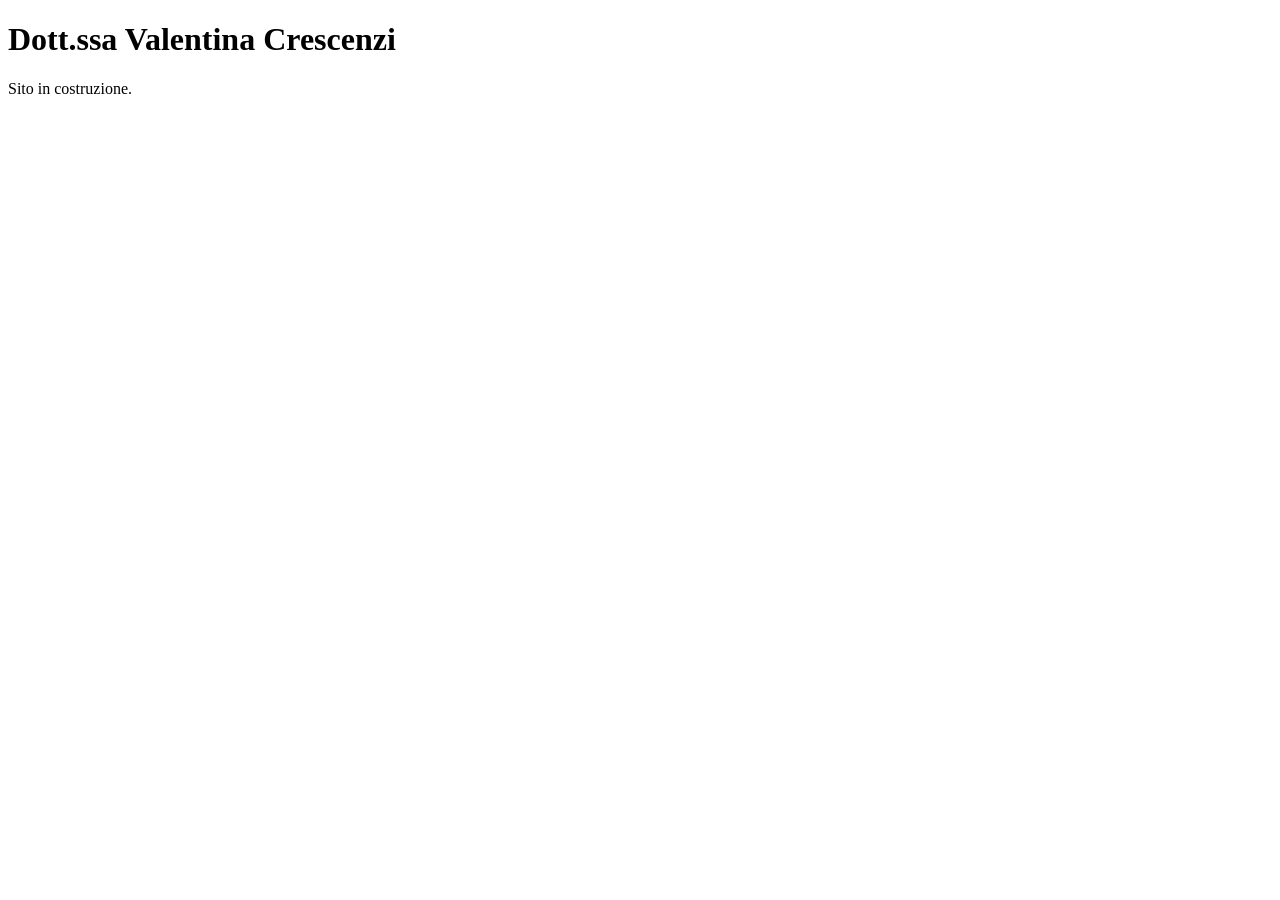
==== index.html @ 0aff5935 "Aggiungi CNAME e pagina segnaposto Co-Authored-By: Claude Sonnet 5.5 <noreply@anthropic.com>" ====
<!doctype html>
<html lang="it">
<head>
  <meta charset="utf-8">
  <meta name="viewport" content="width=device-width, initial-scale=1">
  <title>Dott.ssa Valentina Crescenzi – Medico di Medicina Generale</title>
  <meta name="robots" content="noindex">
</head>
<body>
  <h1>Dott.ssa Valentina Crescenzi</h1>
  <p>Sito in costruzione.</p>
</body>
</html>
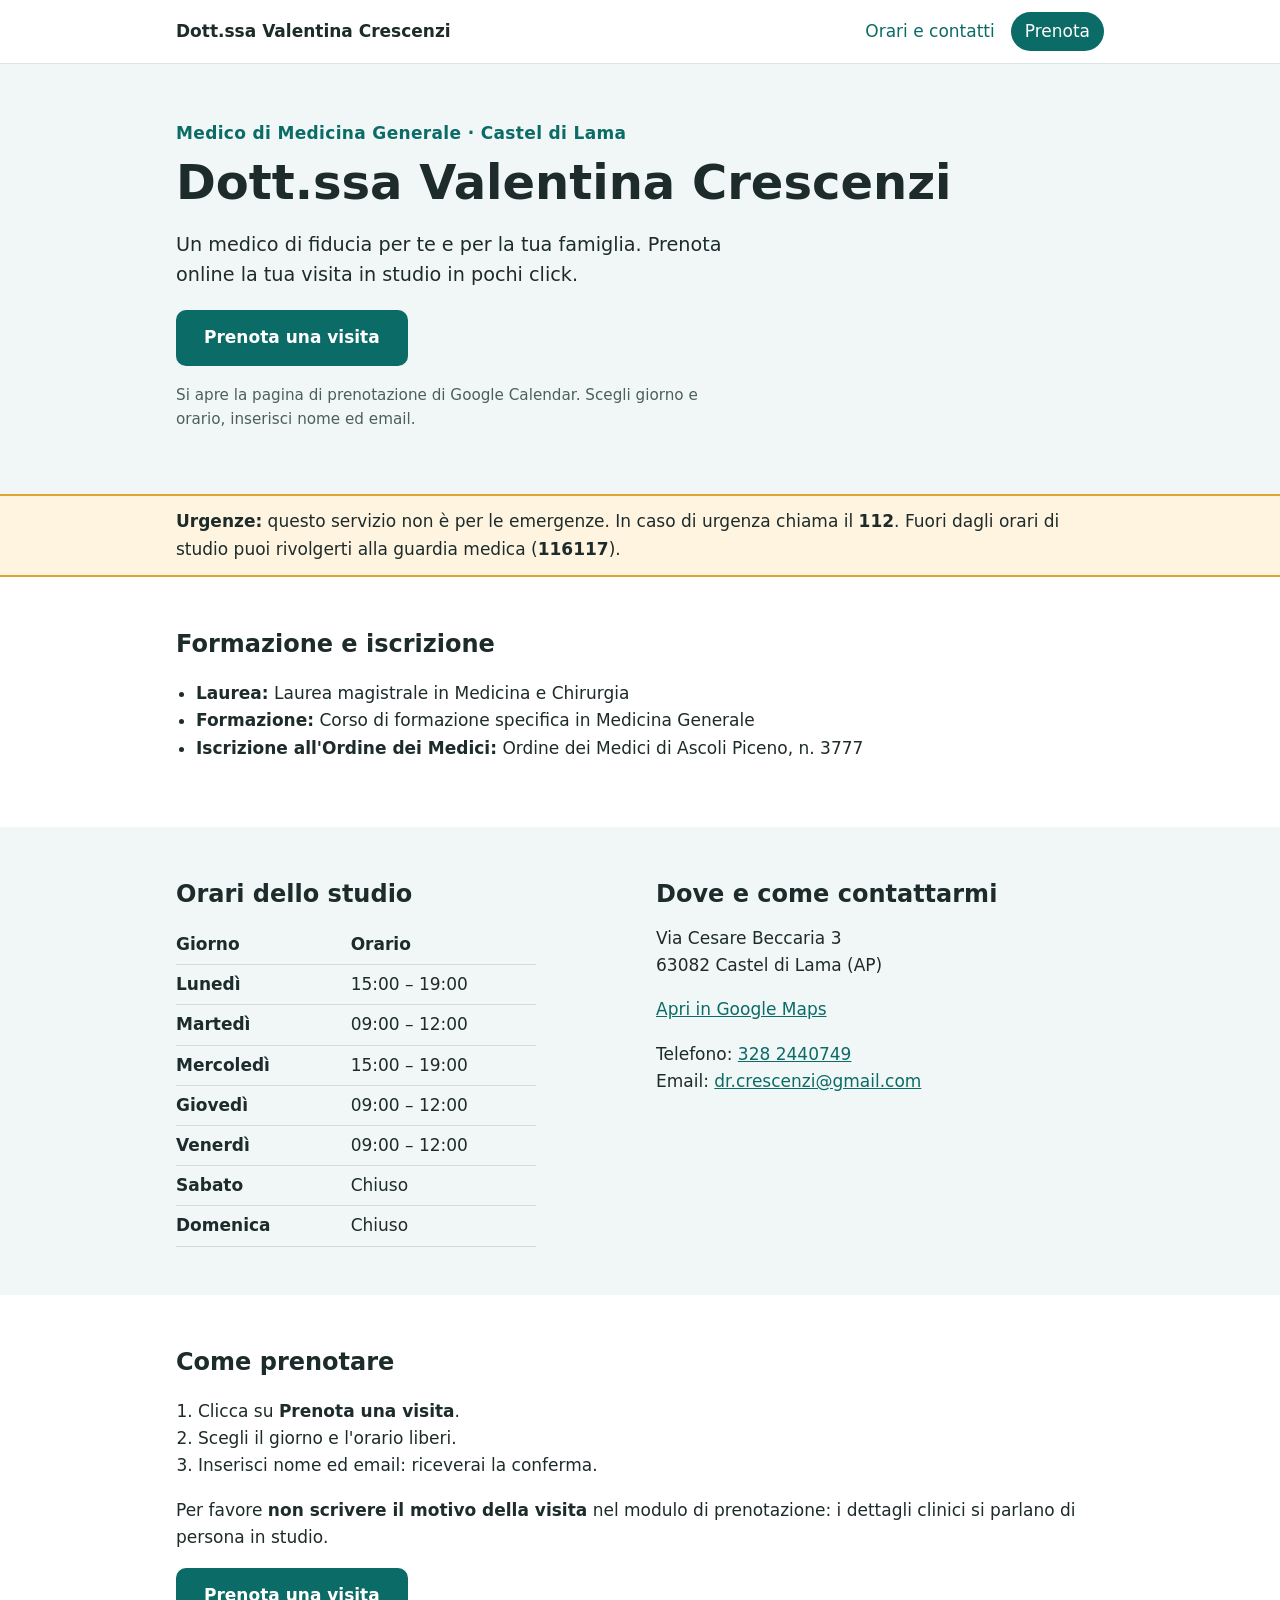
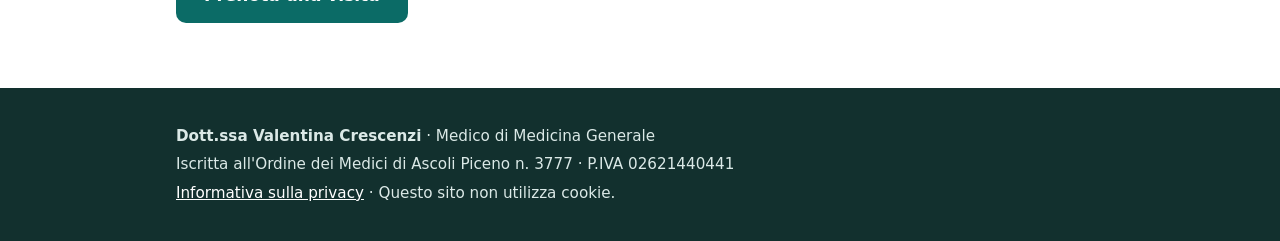
==== commit 835a2797: "Pubblica il sito vero con SEO e informativa privacy Co-Authored-By: Claude Sonnet 5.5 <noreply@anthr" ====
--- a/index.html
+++ b/index.html
@@ -3,11 +3,223 @@
 <head>
   <meta charset="utf-8">
   <meta name="viewport" content="width=device-width, initial-scale=1">
-  <title>Dott.ssa Valentina Crescenzi – Medico di Medicina Generale</title>
-  <meta name="robots" content="noindex">
+  <title>Dott.ssa Valentina Crescenzi – Medico di Medicina Generale a Castel di Lama</title>
+  <meta name="description" content="Studio della dott.ssa Valentina Crescenzi, medico di medicina generale a Castel di Lama (AP). Orari, contatti e prenotazione online delle visite.">
+  <link rel="canonical" href="https://drcrescenzi.it/">
+  <link rel="icon" href="favicon.svg" type="image/svg+xml">
+  <link rel="stylesheet" href="style.css">
+
+  <meta property="og:type" content="website">
+  <meta property="og:locale" content="it_IT">
+  <meta property="og:title" content="Dott.ssa Valentina Crescenzi – Medico di Medicina Generale">
+  <meta property="og:description" content="Medico di medicina generale a Castel di Lama (AP). Prenota una visita online.">
+  <meta property="og:url" content="https://drcrescenzi.it/">
+
+  <!--
+  ╔══════════════════════════════════════════════════════════════════╗
+  ║  DATI MODIFICABILI: studio, contatti e orari                     ║
+  ║  Cambia solo i valori tra virgolette. Il sito si aggiorna da sé: ║
+  ║  indirizzo, mappa, telefono, email, tabella orari e dati per     ║
+  ║  Google (schema.org).                                            ║
+  ║                                                                  ║
+  ║  ORARI: ogni giorno ha una lista di fasce [apertura, chiusura].  ║
+  ║    - una fascia:    fasce: [["09:00", "12:00"]]                  ║
+  ║    - due fasce:     fasce: [["09:00", "12:00"], ["15:00", "19:00"]] ║
+  ║    - giorno chiuso: fasce: []                                    ║
+  ║                                                                  ║
+  ║  Se cambi la città, aggiorna a mano anche <title> e le           ║
+  ║  <meta description> qui sopra, che sono scritti nel testo.       ║
+  ╚══════════════════════════════════════════════════════════════════╝
+  -->
+  <script>
+    var STUDIO = {
+      via: "Via Cesare Beccaria 3",
+      cap: "63082",
+      citta: "Castel di Lama",
+      provincia: "AP",
+      telefono: "328 2440749",
+      email: "dr.crescenzi@gmail.com"
+    };
+
+    var ORARI = [
+      { giorno: "Lunedì",    en: "Monday",    fasce: [["15:00", "19:00"]] },
+      { giorno: "Martedì",   en: "Tuesday",   fasce: [["09:00", "12:00"]] },
+      { giorno: "Mercoledì", en: "Wednesday", fasce: [["15:00", "19:00"]] },
+      { giorno: "Giovedì",   en: "Thursday",  fasce: [["09:00", "12:00"]] },
+      { giorno: "Venerdì",   en: "Friday",    fasce: [["09:00", "12:00"]] },
+      { giorno: "Sabato",    en: "Saturday",  fasce: [] },
+      { giorno: "Domenica",  en: "Sunday",    fasce: [] }
+    ];
+  </script>
 </head>
 <body>
-  <h1>Dott.ssa Valentina Crescenzi</h1>
-  <p>Sito in costruzione.</p>
+  <a class="skip" href="#contenuto">Vai al contenuto</a>
+
+  <header class="site-header">
+    <div class="wrap header-inner">
+      <a class="brand" href="index.html">Dott.ssa Valentina Crescenzi</a>
+      <nav aria-label="Principale">
+        <a href="#orari">Orari e contatti</a>
+        <a href="https://calendar.app.google/C95pxmsngUZskD6g8" class="nav-cta" rel="noopener">Prenota</a>
+      </nav>
+    </div>
+  </header>
+
+  <main id="contenuto">
+    <section class="hero">
+      <div class="wrap">
+        <p class="eyebrow">Medico di Medicina Generale · <span data-studio="citta">Castel di Lama</span></p>
+        <h1>Dott.ssa Valentina Crescenzi</h1>
+        <p class="lead">Un medico di fiducia per te e per la tua famiglia. Prenota online la tua visita in studio in pochi click.</p>
+        <p>
+          <a class="btn" id="prenota" href="https://calendar.app.google/C95pxmsngUZskD6g8" rel="noopener">Prenota una visita</a>
+        </p>
+        <p class="note">Si apre la pagina di prenotazione di Google Calendar. Scegli giorno e orario, inserisci nome ed email.</p>
+      </div>
+    </section>
+
+    <section class="urgent" aria-label="Urgenze">
+      <div class="wrap">
+        <p><strong>Urgenze:</strong> questo servizio non è per le emergenze. In caso di urgenza chiama il <strong>112</strong>. Fuori dagli orari di studio puoi rivolgerti alla guardia medica (<strong>116117</strong>).</p>
+      </div>
+    </section>
+
+    <section class="block" id="chi-sono">
+      <div class="wrap">
+        <h2>Formazione e iscrizione</h2>
+        <ul class="facts">
+          <li><strong>Laurea:</strong> Laurea magistrale in Medicina e Chirurgia</li>
+          <li><strong>Formazione:</strong> Corso di formazione specifica in Medicina Generale</li>
+          <li><strong>Iscrizione all'Ordine dei Medici:</strong> Ordine dei Medici di Ascoli Piceno, n. 3777</li>
+        </ul>
+      </div>
+    </section>
+
+    <section class="block alt" id="orari">
+      <div class="wrap grid">
+        <div>
+          <h2>Orari dello studio</h2>
+          <table class="hours">
+            <thead>
+              <tr><th scope="col">Giorno</th><th scope="col">Orario</th></tr>
+            </thead>
+            <tbody id="tabella-orari"></tbody>
+          </table>
+        </div>
+        <div>
+          <h2>Dove e come contattarmi</h2>
+          <address id="indirizzo"></address>
+          <p><a id="mappa" href="#" rel="noopener">Apri in Google Maps</a></p>
+          <p>Telefono: <a id="telefono" href="#">Chiama lo studio</a><br>
+          Email: <a id="email" href="#">Scrivi una email</a></p>
+        </div>
+      </div>
+      <noscript>
+        <div class="wrap"><p>Per vedere orari e indirizzo dello studio è necessario abilitare JavaScript.</p></div>
+      </noscript>
+    </section>
+
+    <section class="block" id="come-prenotare">
+      <div class="wrap">
+        <h2>Come prenotare</h2>
+        <ol class="steps">
+          <li>Clicca su <strong>Prenota una visita</strong>.</li>
+          <li>Scegli il giorno e l'orario liberi.</li>
+          <li>Inserisci nome ed email: riceverai la conferma.</li>
+        </ol>
+        <p>Per favore <strong>non scrivere il motivo della visita</strong> nel modulo di prenotazione: i dettagli clinici si parlano di persona in studio.</p>
+        <p><a class="btn" href="https://calendar.app.google/C95pxmsngUZskD6g8" rel="noopener">Prenota una visita</a></p>
+      </div>
+    </section>
+  </main>
+
+  <footer class="site-footer">
+    <div class="wrap">
+      <p><strong>Dott.ssa Valentina Crescenzi</strong> · Medico di Medicina Generale</p>
+      <p>Iscritta all'Ordine dei Medici di Ascoli Piceno n. 3777 · P.IVA 02621440441</p>
+      <p><a href="privacy.html">Informativa sulla privacy</a> · Questo sito non utilizza cookie.</p>
+    </div>
+  </footer>
+
+  <script>
+    /* Costruisce indirizzo, orari, contatti e dati strutturati a partire da STUDIO e ORARI. */
+    (function () {
+      var $ = function (id) { return document.getElementById(id); };
+
+      var cittaProv = STUDIO.cap + " " + STUDIO.citta + " (" + STUDIO.provincia + ")";
+      var telPulito = STUDIO.telefono.replace(/\s+/g, "");
+      if (telPulito.charAt(0) !== "+") { telPulito = "+39" + telPulito; }
+
+      Array.prototype.forEach.call(document.querySelectorAll("[data-studio]"), function (el) {
+        el.textContent = STUDIO[el.dataset.studio];
+      });
+
+      var ind = $("indirizzo");
+      ind.appendChild(document.createTextNode(STUDIO.via));
+      ind.appendChild(document.createElement("br"));
+      ind.appendChild(document.createTextNode(cittaProv));
+
+      $("mappa").href = "https://www.google.com/maps/search/?api=1&query=" +
+        encodeURIComponent(STUDIO.via + ", " + cittaProv);
+
+      var tel = $("telefono");
+      tel.href = "tel:" + telPulito;
+      tel.textContent = STUDIO.telefono;
+
+      var mail = $("email");
+      mail.href = "mailto:" + STUDIO.email;
+      mail.textContent = STUDIO.email;
+
+      var tbody = $("tabella-orari");
+      ORARI.forEach(function (g) {
+        var tr = document.createElement("tr");
+        var th = document.createElement("th");
+        th.scope = "row";
+        th.textContent = g.giorno;
+        var td = document.createElement("td");
+        td.textContent = g.fasce.length
+          ? g.fasce.map(function (f) { return f[0] + " – " + f[1]; }).join(" / ")
+          : "Chiuso";
+        tr.appendChild(th);
+        tr.appendChild(td);
+        tbody.appendChild(tr);
+      });
+
+      var specifiche = [];
+      ORARI.forEach(function (g) {
+        g.fasce.forEach(function (f) {
+          specifiche.push({
+            "@type": "OpeningHoursSpecification",
+            dayOfWeek: g.en,
+            opens: f[0],
+            closes: f[1]
+          });
+        });
+      });
+
+      var ld = document.createElement("script");
+      ld.type = "application/ld+json";
+      ld.textContent = JSON.stringify({
+        "@context": "https://schema.org",
+        "@type": ["Physician", "MedicalBusiness"],
+        name: "Dott.ssa Valentina Crescenzi",
+        url: "https://drcrescenzi.it/",
+        medicalSpecialty: "GeneralPractice",
+        description: "Medico di medicina generale a " + STUDIO.citta + ".",
+        telephone: "+39 " + STUDIO.telefono.replace(/^\+39\s*/, ""),
+        email: STUDIO.email,
+        address: {
+          "@type": "PostalAddress",
+          streetAddress: STUDIO.via,
+          addressLocality: STUDIO.citta,
+          addressRegion: STUDIO.provincia,
+          postalCode: STUDIO.cap,
+          addressCountry: "IT"
+        },
+        openingHoursSpecification: specifiche
+      });
+      document.head.appendChild(ld);
+    })();
+  </script>
 </body>
 </html>
--- a/style.css
+++ b/style.css
@@ -0,0 +1,149 @@
+:root {
+  --bg: #ffffff;
+  --bg-alt: #f1f7f6;
+  --text: #1d2b2a;
+  --muted: #4d5f5d;
+  --primary: #0b6b66;
+  --primary-dark: #08524e;
+  --warn-bg: #fff4e0;
+  --warn-border: #e0a530;
+  --radius: 10px;
+}
+
+* { box-sizing: border-box; }
+
+html { scroll-behavior: smooth; }
+
+body {
+  margin: 0;
+  font-family: system-ui, -apple-system, "Segoe UI", Roboto, sans-serif;
+  font-size: 1.0625rem;
+  line-height: 1.6;
+  color: var(--text);
+  background: var(--bg);
+}
+
+.wrap {
+  max-width: 960px;
+  margin: 0 auto;
+  padding: 0 16px;
+}
+
+a { color: var(--primary); }
+a:hover { color: var(--primary-dark); }
+
+.skip {
+  position: absolute;
+  left: -999px;
+  top: 0;
+  background: var(--primary);
+  color: #fff;
+  padding: 8px 12px;
+}
+.skip:focus { left: 8px; top: 8px; z-index: 10; }
+
+.site-header {
+  border-bottom: 1px solid #dbe6e4;
+  background: var(--bg);
+  position: sticky;
+  top: 0;
+  z-index: 5;
+}
+.header-inner {
+  display: flex;
+  align-items: center;
+  justify-content: space-between;
+  gap: 12px;
+  padding-top: 12px;
+  padding-bottom: 12px;
+}
+.brand {
+  font-weight: 700;
+  text-decoration: none;
+  color: var(--text);
+}
+.site-header nav { display: flex; gap: 16px; align-items: center; }
+.site-header nav a { text-decoration: none; }
+.nav-cta {
+  background: var(--primary);
+  color: #fff !important;
+  padding: 6px 14px;
+  border-radius: 999px;
+}
+
+.hero {
+  background: var(--bg-alt);
+  padding: 56px 0 48px;
+}
+.eyebrow {
+  margin: 0 0 8px;
+  color: var(--primary);
+  font-weight: 600;
+  letter-spacing: .02em;
+}
+h1 {
+  margin: 0 0 12px;
+  font-size: clamp(2rem, 6vw, 3rem);
+  line-height: 1.15;
+}
+h2 { margin: 0 0 12px; font-size: 1.5rem; }
+.lead { font-size: 1.2rem; max-width: 36rem; }
+
+.btn {
+  display: inline-block;
+  background: var(--primary);
+  color: #fff;
+  text-decoration: none;
+  font-weight: 700;
+  padding: 14px 28px;
+  border-radius: var(--radius);
+}
+.btn:hover { background: var(--primary-dark); color: #fff; }
+.btn:focus-visible, a:focus-visible {
+  outline: 3px solid #f5b400;
+  outline-offset: 2px;
+}
+
+.note { color: var(--muted); font-size: .95rem; max-width: 36rem; }
+
+.urgent {
+  background: var(--warn-bg);
+  border-top: 2px solid var(--warn-border);
+  border-bottom: 2px solid var(--warn-border);
+  padding: 12px 0;
+}
+.urgent p { margin: 0; }
+
+.block { padding: 48px 0; }
+.block.alt { background: var(--bg-alt); }
+
+.grid { display: grid; gap: 32px; }
+@media (min-width: 720px) {
+  .grid { grid-template-columns: 1fr 1fr; }
+}
+
+.facts { padding-left: 20px; }
+.steps { padding-left: 22px; }
+
+.hours { border-collapse: collapse; width: 100%; max-width: 360px; }
+.hours th, .hours td {
+  text-align: left;
+  padding: 6px 0;
+  border-bottom: 1px solid #cfdddb;
+}
+.hours th { font-weight: 600; padding-right: 16px; }
+
+address { font-style: normal; margin-bottom: 8px; }
+
+.site-footer {
+  background: #12302e;
+  color: #dbe9e7;
+  padding: 32px 0;
+  font-size: .95rem;
+}
+.site-footer a { color: #fff; }
+.site-footer p { margin: 4px 0; }
+
+.prose { max-width: 40rem; padding: 40px 16px; margin: 0 auto; }
+.prose h1 { font-size: 2rem; }
+.prose h2 { margin-top: 28px; font-size: 1.25rem; }
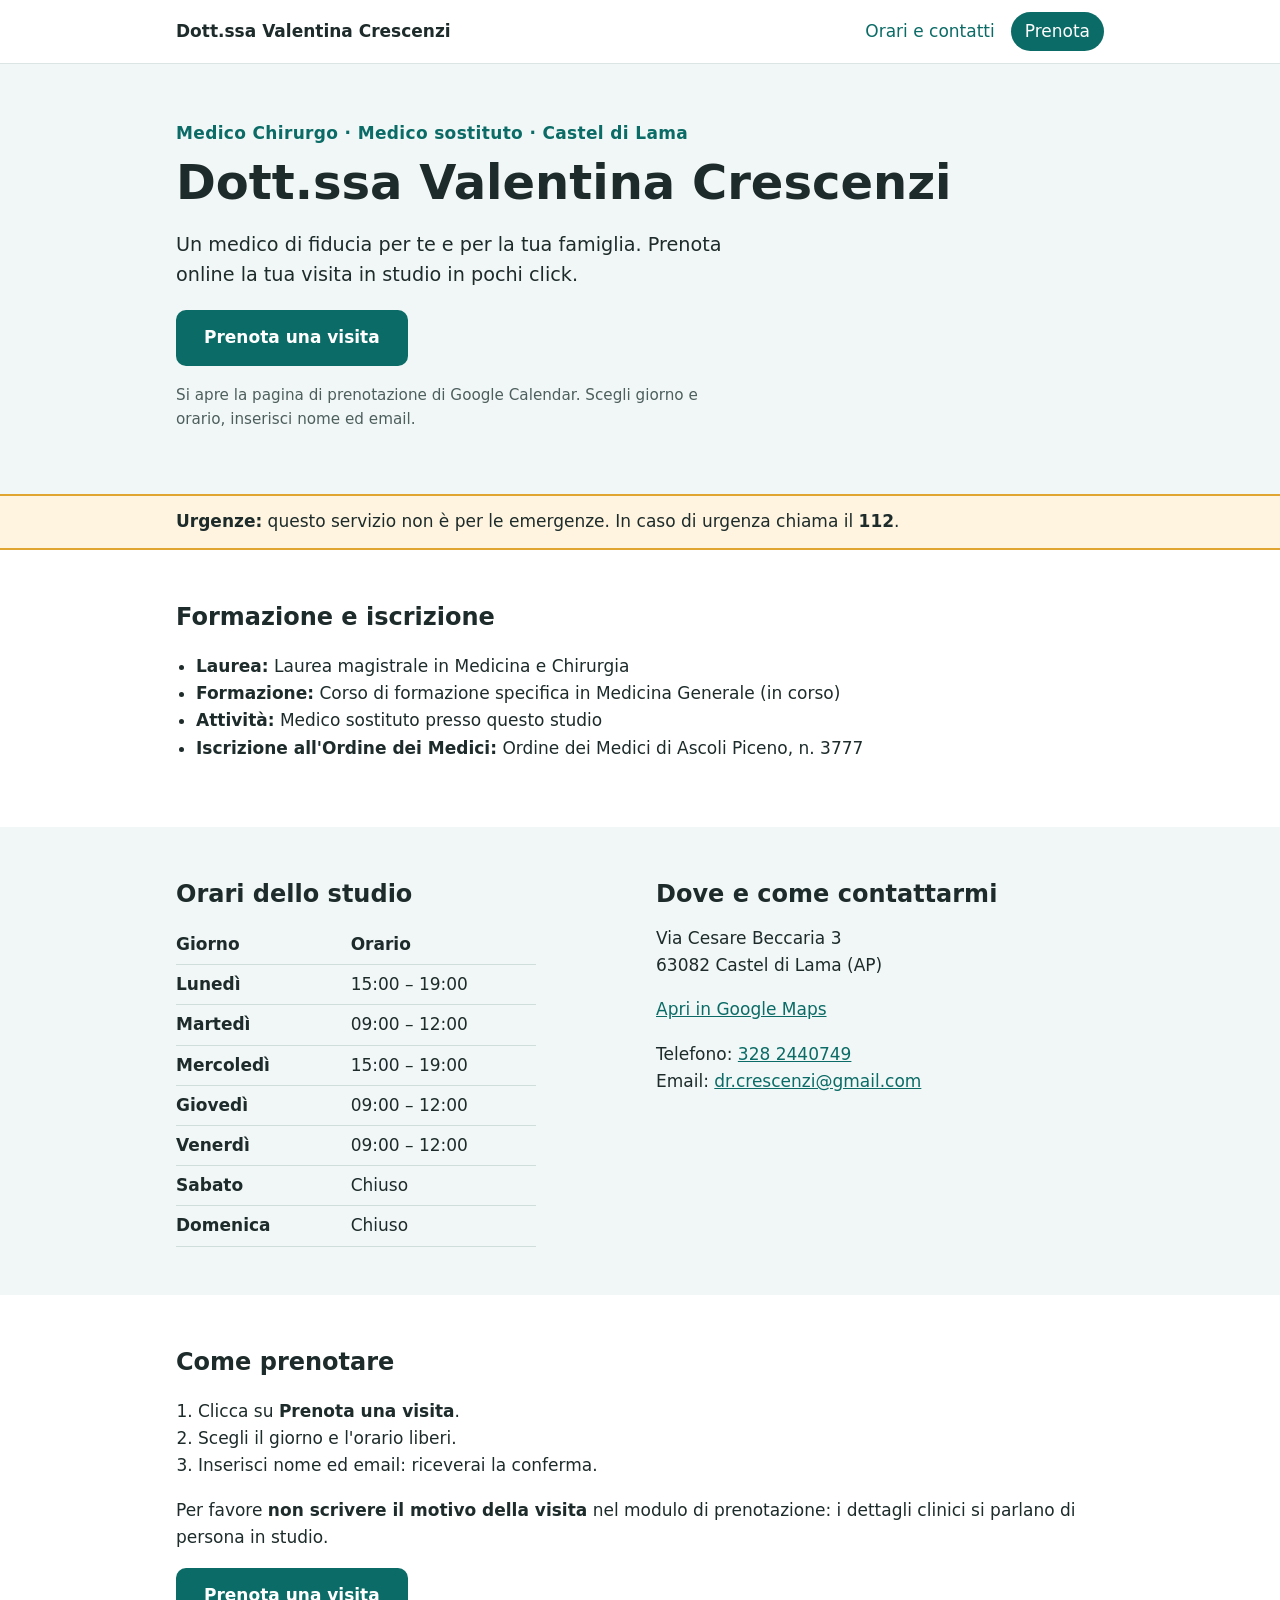
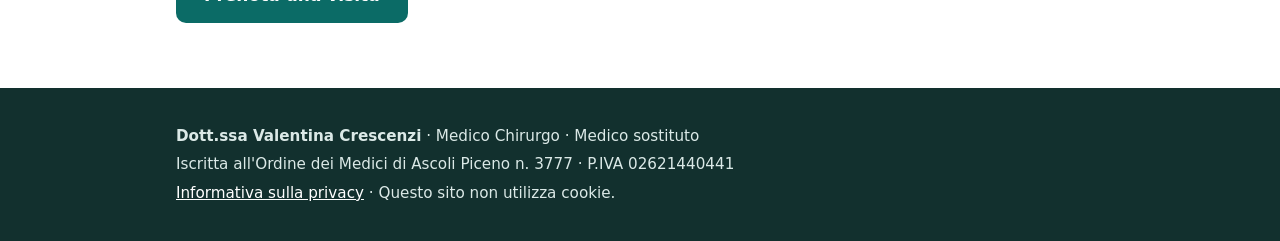
==== commit b4fd8d3e: "Aggiorna qualifica: medico chirurgo e medico sostituto Co-Authored-By: Claude Sonnet 5.5 <noreply@an" ====
--- a/index.html
+++ b/index.html
@@ -3,16 +3,16 @@
 <head>
   <meta charset="utf-8">
   <meta name="viewport" content="width=device-width, initial-scale=1">
-  <title>Dott.ssa Valentina Crescenzi – Medico di Medicina Generale a Castel di Lama</title>
-  <meta name="description" content="Studio della dott.ssa Valentina Crescenzi, medico di medicina generale a Castel di Lama (AP). Orari, contatti e prenotazione online delle visite.">
+  <title>Dott.ssa Valentina Crescenzi – Medico Chirurgo a Castel di Lama</title>
+  <meta name="description" content="Dott.ssa Valentina Crescenzi, medico chirurgo e medico sostituto a Castel di Lama (AP). Orari, contatti e prenotazione online delle visite.">
   <link rel="canonical" href="https://drcrescenzi.it/">
   <link rel="icon" href="favicon.svg" type="image/svg+xml">
   <link rel="stylesheet" href="style.css">
 
   <meta property="og:type" content="website">
   <meta property="og:locale" content="it_IT">
-  <meta property="og:title" content="Dott.ssa Valentina Crescenzi – Medico di Medicina Generale">
-  <meta property="og:description" content="Medico di medicina generale a Castel di Lama (AP). Prenota una visita online.">
+  <meta property="og:title" content="Dott.ssa Valentina Crescenzi – Medico Chirurgo">
+  <meta property="og:description" content="Medico chirurgo e medico sostituto a Castel di Lama (AP). Prenota una visita online.">
   <meta property="og:url" content="https://drcrescenzi.it/">
 
   <!--
@@ -68,7 +68,7 @@
   <main id="contenuto">
     <section class="hero">
       <div class="wrap">
-        <p class="eyebrow">Medico di Medicina Generale · <span data-studio="citta">Castel di Lama</span></p>
+        <p class="eyebrow">Medico Chirurgo · Medico sostituto · <span data-studio="citta">Castel di Lama</span></p>
         <h1>Dott.ssa Valentina Crescenzi</h1>
         <p class="lead">Un medico di fiducia per te e per la tua famiglia. Prenota online la tua visita in studio in pochi click.</p>
         <p>
@@ -80,7 +80,7 @@
 
     <section class="urgent" aria-label="Urgenze">
       <div class="wrap">
-        <p><strong>Urgenze:</strong> questo servizio non è per le emergenze. In caso di urgenza chiama il <strong>112</strong>. Fuori dagli orari di studio puoi rivolgerti alla guardia medica (<strong>116117</strong>).</p>
+        <p><strong>Urgenze:</strong> questo servizio non è per le emergenze. In caso di urgenza chiama il <strong>112</strong>.</p>
       </div>
     </section>
 
@@ -89,7 +89,8 @@
         <h2>Formazione e iscrizione</h2>
         <ul class="facts">
           <li><strong>Laurea:</strong> Laurea magistrale in Medicina e Chirurgia</li>
-          <li><strong>Formazione:</strong> Corso di formazione specifica in Medicina Generale</li>
+          <li><strong>Formazione:</strong> Corso di formazione specifica in Medicina Generale (in corso)</li>
+          <li><strong>Attività:</strong> Medico sostituto presso questo studio</li>
           <li><strong>Iscrizione all'Ordine dei Medici:</strong> Ordine dei Medici di Ascoli Piceno, n. 3777</li>
         </ul>
       </div>
@@ -135,7 +136,7 @@
 
   <footer class="site-footer">
     <div class="wrap">
-      <p><strong>Dott.ssa Valentina Crescenzi</strong> · Medico di Medicina Generale</p>
+      <p><strong>Dott.ssa Valentina Crescenzi</strong> · Medico Chirurgo · Medico sostituto</p>
       <p>Iscritta all'Ordine dei Medici di Ascoli Piceno n. 3777 · P.IVA 02621440441</p>
       <p><a href="privacy.html">Informativa sulla privacy</a> · Questo sito non utilizza cookie.</p>
     </div>
@@ -204,8 +205,7 @@
         "@type": ["Physician", "MedicalBusiness"],
         name: "Dott.ssa Valentina Crescenzi",
         url: "https://drcrescenzi.it/",
-        medicalSpecialty: "GeneralPractice",
-        description: "Medico di medicina generale a " + STUDIO.citta + ".",
+        description: "Medico chirurgo e medico sostituto a " + STUDIO.citta + ".",
         telephone: "+39 " + STUDIO.telefono.replace(/^\+39\s*/, ""),
         email: STUDIO.email,
         address: {
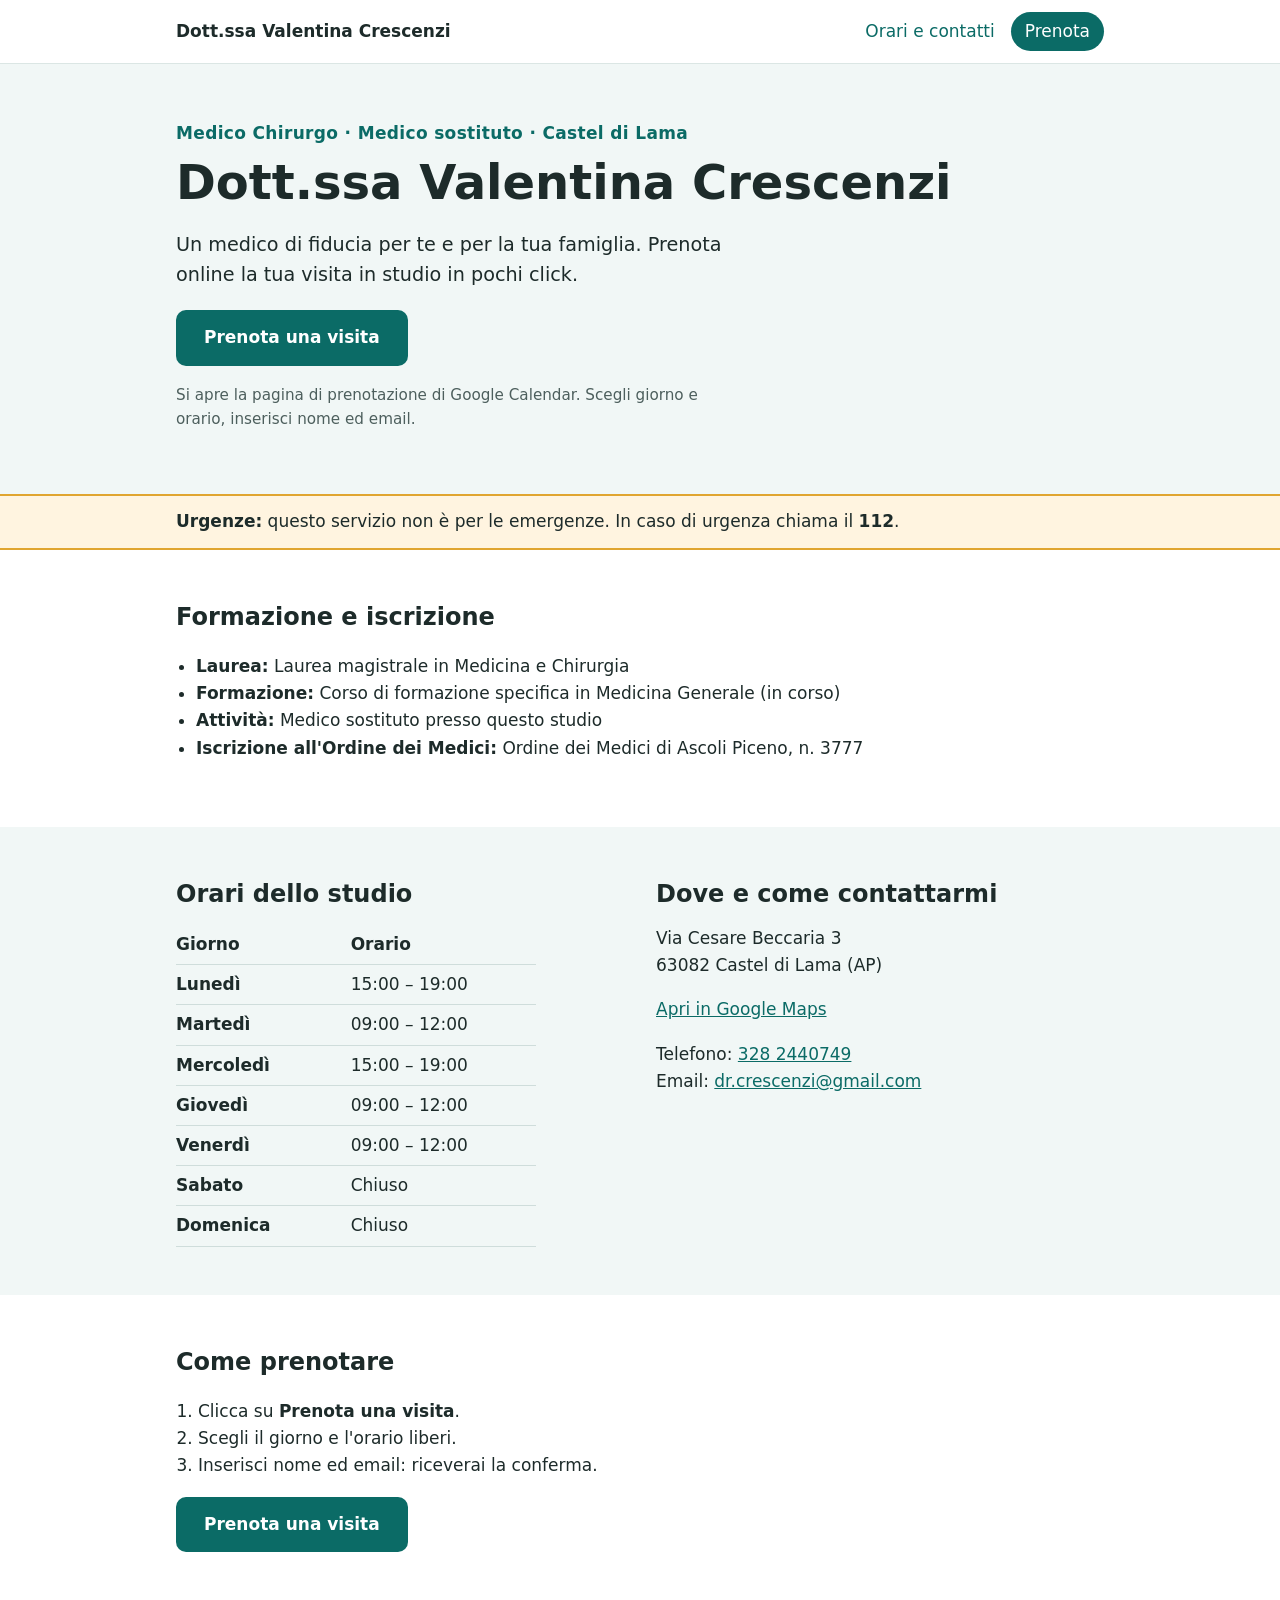
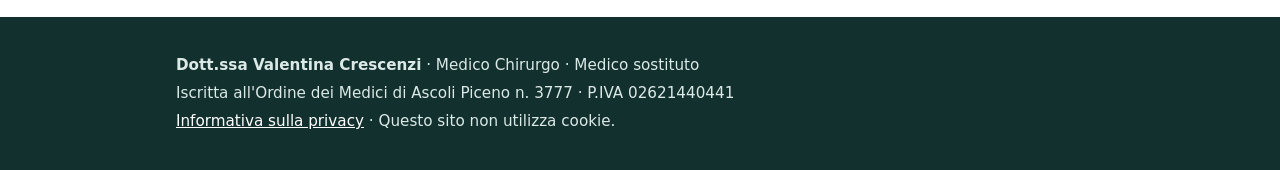
==== commit 88fe50b1: "removed "please..."" ====
--- a/index.html
+++ b/index.html
@@ -128,7 +128,6 @@
           <li>Scegli il giorno e l'orario liberi.</li>
           <li>Inserisci nome ed email: riceverai la conferma.</li>
         </ol>
-        <p>Per favore <strong>non scrivere il motivo della visita</strong> nel modulo di prenotazione: i dettagli clinici si parlano di persona in studio.</p>
         <p><a class="btn" href="https://calendar.app.google/C95pxmsngUZskD6g8" rel="noopener">Prenota una visita</a></p>
       </div>
     </section>
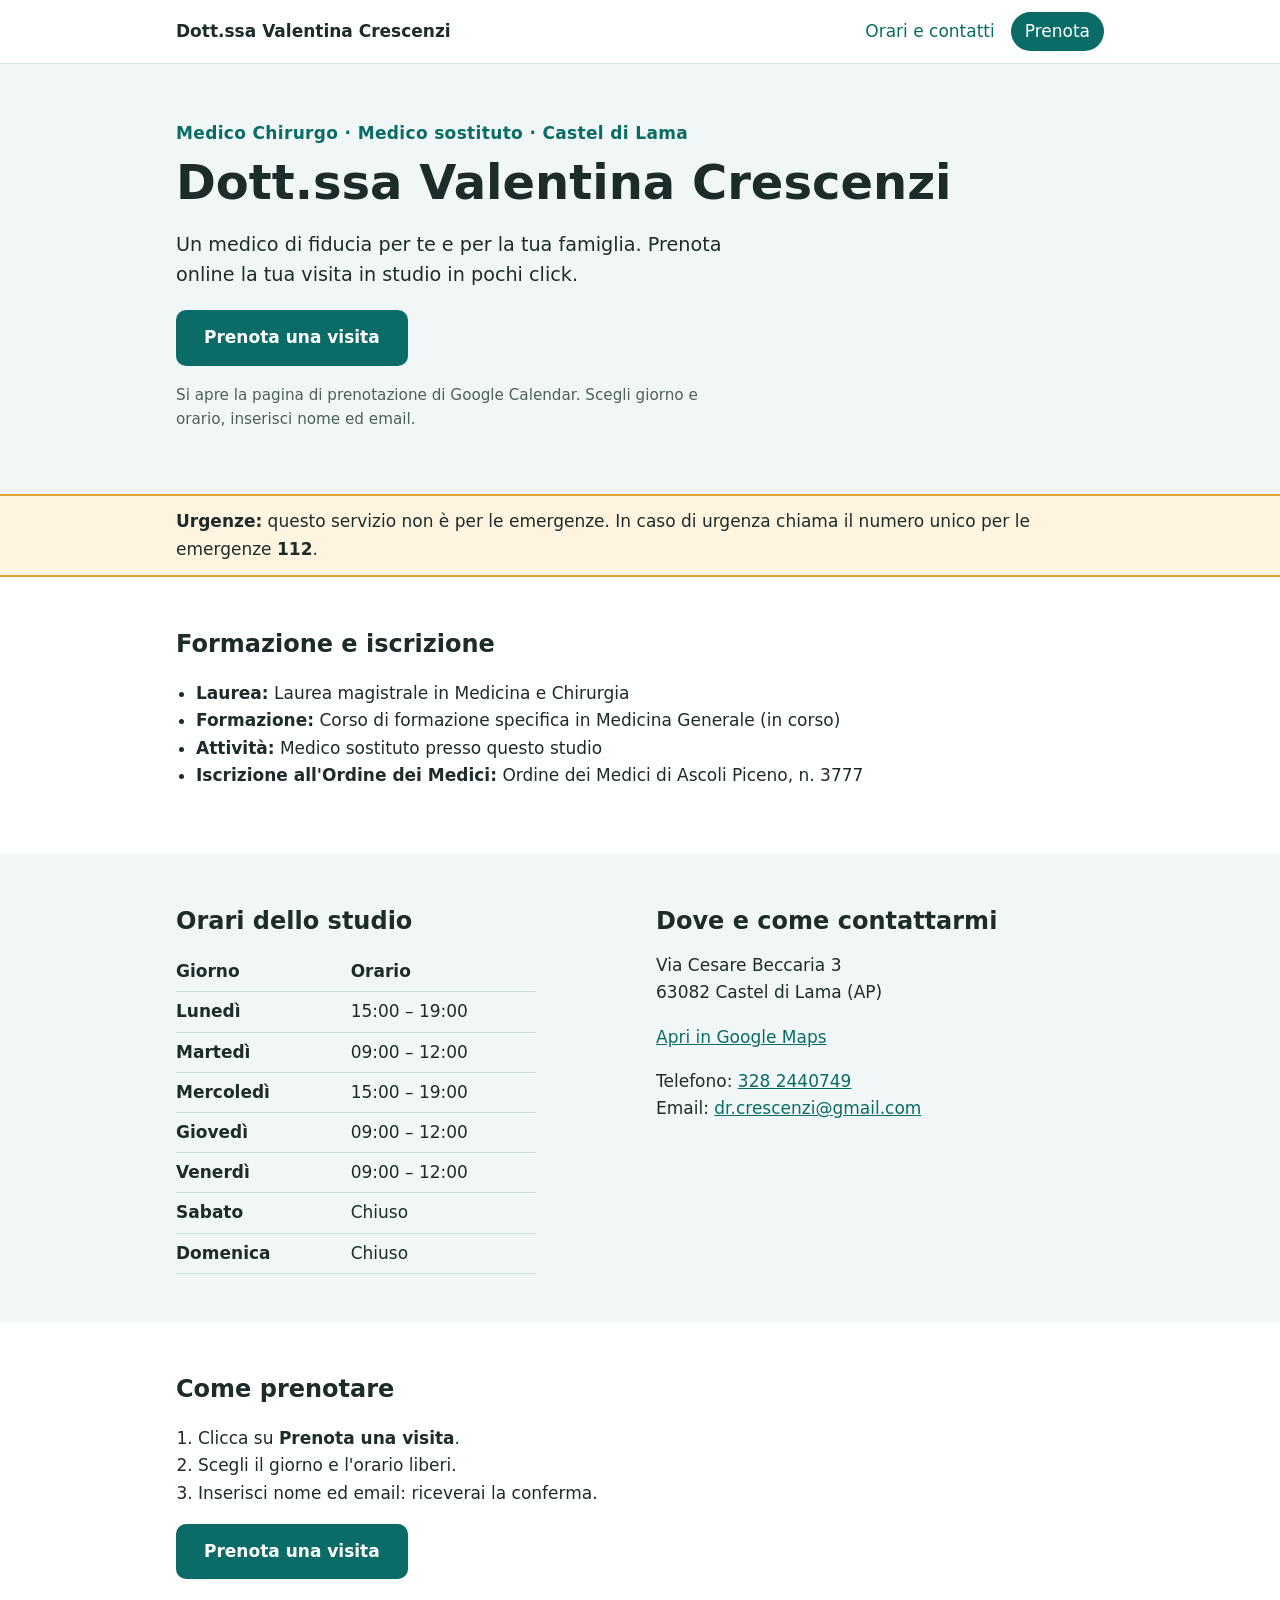
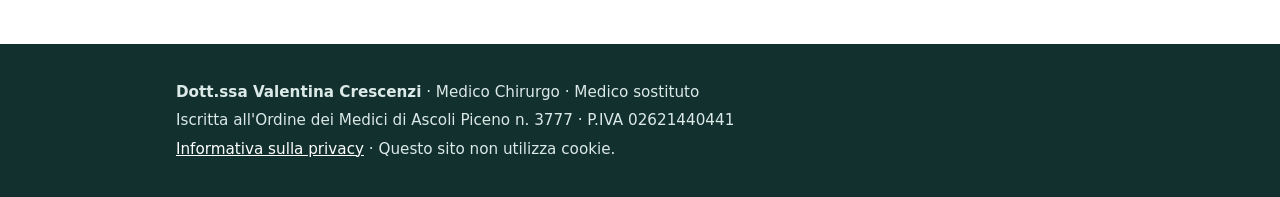
==== commit c36df62a: "add unique emergency number" ====
--- a/index.html
+++ b/index.html
@@ -80,7 +80,7 @@
 
     <section class="urgent" aria-label="Urgenze">
       <div class="wrap">
-        <p><strong>Urgenze:</strong> questo servizio non è per le emergenze. In caso di urgenza chiama il <strong>112</strong>.</p>
+        <p><strong>Urgenze:</strong> questo servizio non è per le emergenze. In caso di urgenza chiama il numero unico per le emergenze <strong>112</strong>.</p>
       </div>
     </section>
 
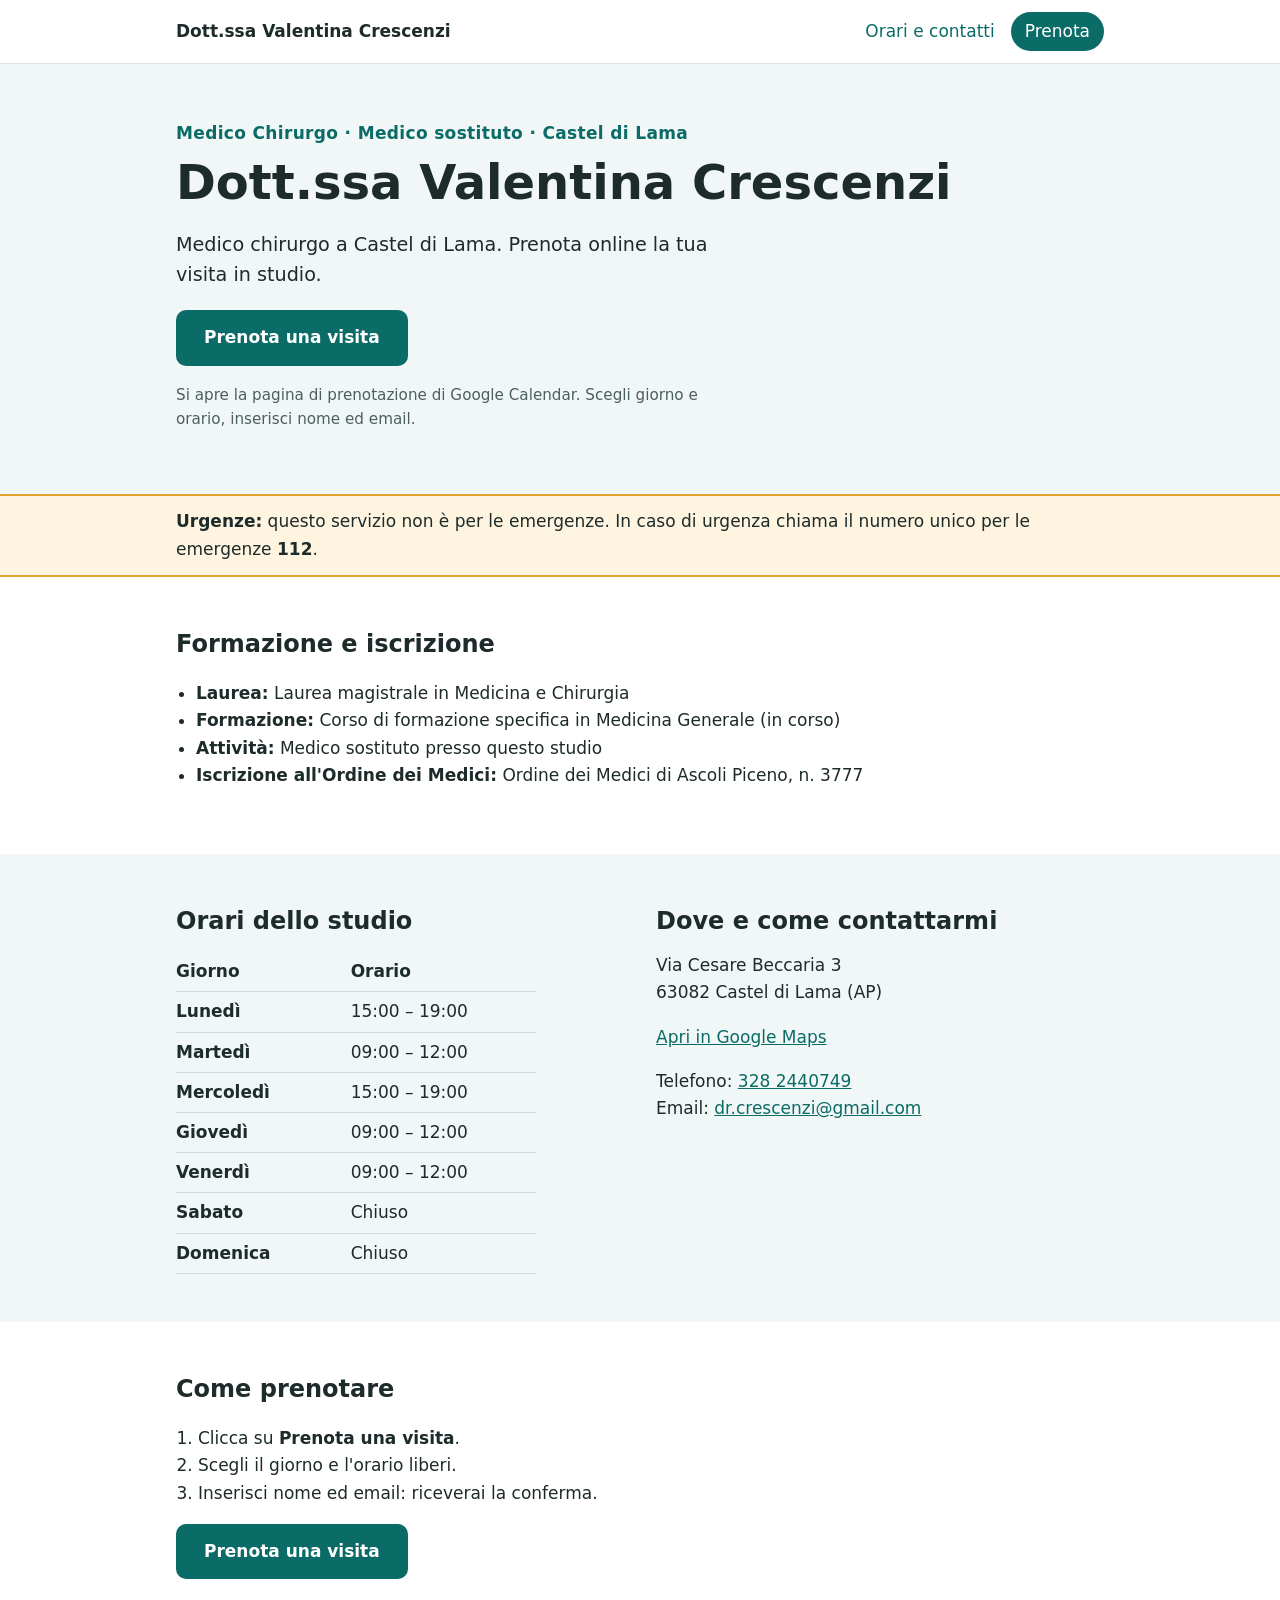
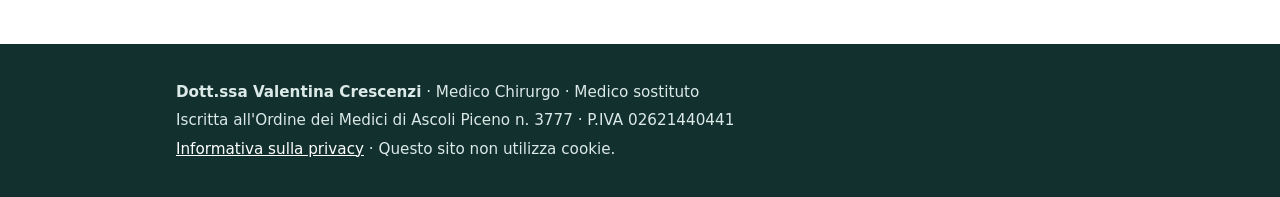
==== commit e2ee8d49: "Aggiungi dati statici, anteprima social e dati strutturati Co-Authored-By: Claude Sonnet 5.5 <norepl" ====
--- a/index.html
+++ b/index.html
@@ -3,10 +3,14 @@
 <head>
   <meta charset="utf-8">
   <meta name="viewport" content="width=device-width, initial-scale=1">
+  <meta name="theme-color" content="#ffffff">
   <title>Dott.ssa Valentina Crescenzi – Medico Chirurgo a Castel di Lama</title>
   <meta name="description" content="Dott.ssa Valentina Crescenzi, medico chirurgo e medico sostituto a Castel di Lama (AP). Orari, contatti e prenotazione online delle visite.">
   <link rel="canonical" href="https://drcrescenzi.it/">
-  <link rel="icon" href="favicon.svg" type="image/svg+xml">
+  <link rel="icon" href="/favicon.ico" sizes="48x48">
+  <link rel="icon" href="/favicon.svg" type="image/svg+xml" sizes="any">
+  <link rel="icon" href="/icon-192.png" type="image/png" sizes="192x192">
+  <link rel="apple-touch-icon" href="/apple-touch-icon.png">
   <link rel="stylesheet" href="style.css">
 
   <meta property="og:type" content="website">
@@ -14,21 +18,37 @@
   <meta property="og:title" content="Dott.ssa Valentina Crescenzi – Medico Chirurgo">
   <meta property="og:description" content="Medico chirurgo e medico sostituto a Castel di Lama (AP). Prenota una visita online.">
   <meta property="og:url" content="https://drcrescenzi.it/">
+  <meta property="og:site_name" content="Dott.ssa Valentina Crescenzi">
+  <meta property="og:image" content="https://drcrescenzi.it/og-image.png">
+  <meta property="og:image:width" content="1200">
+  <meta property="og:image:height" content="630">
+  <meta property="og:image:alt" content="Dott.ssa Valentina Crescenzi, medico chirurgo a Castel di Lama (AP)">
+  <meta name="twitter:card" content="summary_large_image">
 
   <!--
   ╔══════════════════════════════════════════════════════════════════╗
   ║  DATI MODIFICABILI: studio, contatti e orari                     ║
-  ║  Cambia solo i valori tra virgolette. Il sito si aggiorna da sé: ║
-  ║  indirizzo, mappa, telefono, email, tabella orari e dati per     ║
-  ║  Google (schema.org).                                            ║
+  ║  Cambia solo i valori tra virgolette, poi lancia da terminale,   ║
+  ║  dalla cartella del sito:                                        ║
+  ║                                                                  ║
+  ║      node .strumenti/genera-statico.mjs                          ║
+  ║                                                                  ║
+  ║  Lo script riscrive nell'HTML indirizzo, mappa, telefono, email, ║
+  ║  tabella orari e dati per Google (schema.org), così restano      ║
+  ║  visibili anche a chi non esegue JavaScript. Per controllare     ║
+  ║  senza modificare: node .strumenti/genera-statico.mjs --check    ║
   ║                                                                  ║
   ║  ORARI: ogni giorno ha una lista di fasce [apertura, chiusura].  ║
   ║    - una fascia:    fasce: [["09:00", "12:00"]]                  ║
   ║    - due fasce:     fasce: [["09:00", "12:00"], ["15:00", "19:00"]] ║
   ║    - giorno chiuso: fasce: []                                    ║
   ║                                                                  ║
-  ║  Se cambi la città, aggiorna a mano anche <title> e le           ║
-  ║  <meta description> qui sopra, che sono scritti nel testo.       ║
+  ║  Se cambi il link di prenotazione (3 punti nella pagina),        ║
+  ║  rilancia lo script: aggiorna anche i dati per Google.           ║
+  ║                                                                  ║
+  ║  Se cambi la città, aggiorna a mano anche <title>, le            ║
+  ║  <meta description>, i meta og:* qui sopra e og-image.png        ║
+  ║  (sorgente: .strumenti/og-image.html).                           ║
   ╚══════════════════════════════════════════════════════════════════╝
   -->
   <script>
@@ -51,13 +71,14 @@
       { giorno: "Domenica",  en: "Sunday",    fasce: [] }
     ];
   </script>
+  <script type="application/ld+json" id="dati-strutturati">{"@context":"https://schema.org","@graph":[{"@type":"WebSite","@id":"https://drcrescenzi.it/#sito","url":"https://drcrescenzi.it/","name":"Dott.ssa Valentina Crescenzi","inLanguage":"it-IT","publisher":{"@id":"https://drcrescenzi.it/#studio"}},{"@type":"Physician","@id":"https://drcrescenzi.it/#studio","name":"Dott.ssa Valentina Crescenzi","url":"https://drcrescenzi.it/","description":"Medico chirurgo e medico sostituto a Castel di Lama.","telephone":"+39 328 2440749","email":"dr.crescenzi@gmail.com","address":{"@type":"PostalAddress","streetAddress":"Via Cesare Beccaria 3","addressLocality":"Castel di Lama","addressRegion":"AP","postalCode":"63082","addressCountry":"IT"},"areaServed":{"@type":"City","name":"Castel di Lama"},"hasMap":"https://www.google.com/maps/search/?api=1&query=Via%20Cesare%20Beccaria%203%2C%2063082%20Castel%20di%20Lama%20(AP)","openingHoursSpecification":[{"@type":"OpeningHoursSpecification","dayOfWeek":"Monday","opens":"15:00","closes":"19:00"},{"@type":"OpeningHoursSpecification","dayOfWeek":"Tuesday","opens":"09:00","closes":"12:00"},{"@type":"OpeningHoursSpecification","dayOfWeek":"Wednesday","opens":"15:00","closes":"19:00"},{"@type":"OpeningHoursSpecification","dayOfWeek":"Thursday","opens":"09:00","closes":"12:00"},{"@type":"OpeningHoursSpecification","dayOfWeek":"Friday","opens":"09:00","closes":"12:00"}],"potentialAction":{"@type":"ReserveAction","name":"Prenota una visita","target":{"@type":"EntryPoint","urlTemplate":"https://calendar.app.google/C95pxmsngUZskD6g8","inLanguage":"it-IT","actionPlatform":["https://schema.org/DesktopWebPlatform","https://schema.org/MobileWebPlatform"]}}}]}</script>
 </head>
 <body>
   <a class="skip" href="#contenuto">Vai al contenuto</a>
 
   <header class="site-header">
     <div class="wrap header-inner">
-      <a class="brand" href="index.html">Dott.ssa Valentina Crescenzi</a>
+      <a class="brand" href="/">Dott.ssa Valentina Crescenzi</a>
       <nav aria-label="Principale">
         <a href="#orari">Orari e contatti</a>
         <a href="https://calendar.app.google/C95pxmsngUZskD6g8" class="nav-cta" rel="noopener">Prenota</a>
@@ -70,7 +91,7 @@
       <div class="wrap">
         <p class="eyebrow">Medico Chirurgo · Medico sostituto · <span data-studio="citta">Castel di Lama</span></p>
         <h1>Dott.ssa Valentina Crescenzi</h1>
-        <p class="lead">Un medico di fiducia per te e per la tua famiglia. Prenota online la tua visita in studio in pochi click.</p>
+        <p class="lead">Medico chirurgo a <span data-studio="citta">Castel di Lama</span>. Prenota online la tua visita in studio.</p>
         <p>
           <a class="btn" id="prenota" href="https://calendar.app.google/C95pxmsngUZskD6g8" rel="noopener">Prenota una visita</a>
         </p>
@@ -101,23 +122,29 @@
         <div>
           <h2>Orari dello studio</h2>
           <table class="hours">
+            <caption class="sr-only">Orari di apertura dello studio</caption>
             <thead>
               <tr><th scope="col">Giorno</th><th scope="col">Orario</th></tr>
             </thead>
-            <tbody id="tabella-orari"></tbody>
+            <tbody id="tabella-orari">
+              <tr><th scope="row">Lunedì</th><td>15:00 – 19:00</td></tr>
+              <tr><th scope="row">Martedì</th><td>09:00 – 12:00</td></tr>
+              <tr><th scope="row">Mercoledì</th><td>15:00 – 19:00</td></tr>
+              <tr><th scope="row">Giovedì</th><td>09:00 – 12:00</td></tr>
+              <tr><th scope="row">Venerdì</th><td>09:00 – 12:00</td></tr>
+              <tr><th scope="row">Sabato</th><td>Chiuso</td></tr>
+              <tr><th scope="row">Domenica</th><td>Chiuso</td></tr>
+            </tbody>
           </table>
         </div>
         <div>
           <h2>Dove e come contattarmi</h2>
-          <address id="indirizzo"></address>
-          <p><a id="mappa" href="#" rel="noopener">Apri in Google Maps</a></p>
-          <p>Telefono: <a id="telefono" href="#">Chiama lo studio</a><br>
-          Email: <a id="email" href="#">Scrivi una email</a></p>
+          <address id="indirizzo">Via Cesare Beccaria 3<br>63082 Castel di Lama (AP)</address>
+          <p><a id="mappa" href="https://www.google.com/maps/search/?api=1&amp;query=Via%20Cesare%20Beccaria%203%2C%2063082%20Castel%20di%20Lama%20(AP)" rel="noopener">Apri in Google Maps</a></p>
+          <p>Telefono: <a id="telefono" href="tel:+393282440749">328 2440749</a><br>
+          Email: <a id="email" href="mailto:dr.crescenzi@gmail.com">dr.crescenzi@gmail.com</a></p>
         </div>
       </div>
-      <noscript>
-        <div class="wrap"><p>Per vedere orari e indirizzo dello studio è necessario abilitare JavaScript.</p></div>
-      </noscript>
     </section>
 
     <section class="block" id="come-prenotare">
@@ -141,84 +168,6 @@
     </div>
   </footer>
 
-  <script>
-    /* Costruisce indirizzo, orari, contatti e dati strutturati a partire da STUDIO e ORARI. */
-    (function () {
-      var $ = function (id) { return document.getElementById(id); };
-
-      var cittaProv = STUDIO.cap + " " + STUDIO.citta + " (" + STUDIO.provincia + ")";
-      var telPulito = STUDIO.telefono.replace(/\s+/g, "");
-      if (telPulito.charAt(0) !== "+") { telPulito = "+39" + telPulito; }
-
-      Array.prototype.forEach.call(document.querySelectorAll("[data-studio]"), function (el) {
-        el.textContent = STUDIO[el.dataset.studio];
-      });
-
-      var ind = $("indirizzo");
-      ind.appendChild(document.createTextNode(STUDIO.via));
-      ind.appendChild(document.createElement("br"));
-      ind.appendChild(document.createTextNode(cittaProv));
-
-      $("mappa").href = "https://www.google.com/maps/search/?api=1&query=" +
-        encodeURIComponent(STUDIO.via + ", " + cittaProv);
-
-      var tel = $("telefono");
-      tel.href = "tel:" + telPulito;
-      tel.textContent = STUDIO.telefono;
-
-      var mail = $("email");
-      mail.href = "mailto:" + STUDIO.email;
-      mail.textContent = STUDIO.email;
-
-      var tbody = $("tabella-orari");
-      ORARI.forEach(function (g) {
-        var tr = document.createElement("tr");
-        var th = document.createElement("th");
-        th.scope = "row";
-        th.textContent = g.giorno;
-        var td = document.createElement("td");
-        td.textContent = g.fasce.length
-          ? g.fasce.map(function (f) { return f[0] + " – " + f[1]; }).join(" / ")
-          : "Chiuso";
-        tr.appendChild(th);
-        tr.appendChild(td);
-        tbody.appendChild(tr);
-      });
-
-      var specifiche = [];
-      ORARI.forEach(function (g) {
-        g.fasce.forEach(function (f) {
-          specifiche.push({
-            "@type": "OpeningHoursSpecification",
-            dayOfWeek: g.en,
-            opens: f[0],
-            closes: f[1]
-          });
-        });
-      });
-
-      var ld = document.createElement("script");
-      ld.type = "application/ld+json";
-      ld.textContent = JSON.stringify({
-        "@context": "https://schema.org",
-        "@type": ["Physician", "MedicalBusiness"],
-        name: "Dott.ssa Valentina Crescenzi",
-        url: "https://drcrescenzi.it/",
-        description: "Medico chirurgo e medico sostituto a " + STUDIO.citta + ".",
-        telephone: "+39 " + STUDIO.telefono.replace(/^\+39\s*/, ""),
-        email: STUDIO.email,
-        address: {
-          "@type": "PostalAddress",
-          streetAddress: STUDIO.via,
-          addressLocality: STUDIO.citta,
-          addressRegion: STUDIO.provincia,
-          postalCode: STUDIO.cap,
-          addressCountry: "IT"
-        },
-        openingHoursSpecification: specifiche
-      });
-      document.head.appendChild(ld);
-    })();
-  </script>
+  <script src="site.js"></script>
 </body>
 </html>
--- a/style.css
+++ b/style.css
@@ -7,12 +7,16 @@
   --primary-dark: #08524e;
   --warn-bg: #fff4e0;
   --warn-border: #e0a530;
+  --focus: #08524e;
   --radius: 10px;
 }
 
 * { box-sizing: border-box; }
 
-html { scroll-behavior: smooth; }
+html { scroll-padding-top: 5rem; }
+@media (prefers-reduced-motion: no-preference) {
+  html { scroll-behavior: smooth; }
+}
 
 body {
   margin: 0;
@@ -85,9 +89,10 @@
   margin: 0 0 12px;
   font-size: clamp(2rem, 6vw, 3rem);
   line-height: 1.15;
+  text-wrap: balance;
 }
-h2 { margin: 0 0 12px; font-size: 1.5rem; }
-.lead { font-size: 1.2rem; max-width: 36rem; }
+h2 { margin: 0 0 12px; font-size: 1.5rem; text-wrap: balance; }
+.lead { font-size: 1.2rem; max-width: 36rem; text-wrap: pretty; }
 
 .btn {
   display: inline-block;
@@ -100,9 +105,10 @@
 }
 .btn:hover { background: var(--primary-dark); color: #fff; }
 .btn:focus-visible, a:focus-visible {
-  outline: 3px solid #f5b400;
+  outline: 3px solid var(--focus);
   outline-offset: 2px;
 }
+.site-footer a:focus-visible { outline-color: #ffd54a; }
 
 .note { color: var(--muted); font-size: .95rem; max-width: 36rem; }
 
@@ -126,7 +132,18 @@
 .steps { padding-left: 22px; }
 
 .hours { border-collapse: collapse; width: 100%; max-width: 360px; }
+.sr-only {
+  position: absolute;
+  width: 1px;
+  height: 1px;
+  margin: -1px;
+  padding: 0;
+  overflow: hidden;
+  clip-path: inset(50%);
+  white-space: nowrap;
+}
 .hours th, .hours td {
+  font-variant-numeric: tabular-nums;
   text-align: left;
   padding: 6px 0;
   border-bottom: 1px solid #cfdddb;
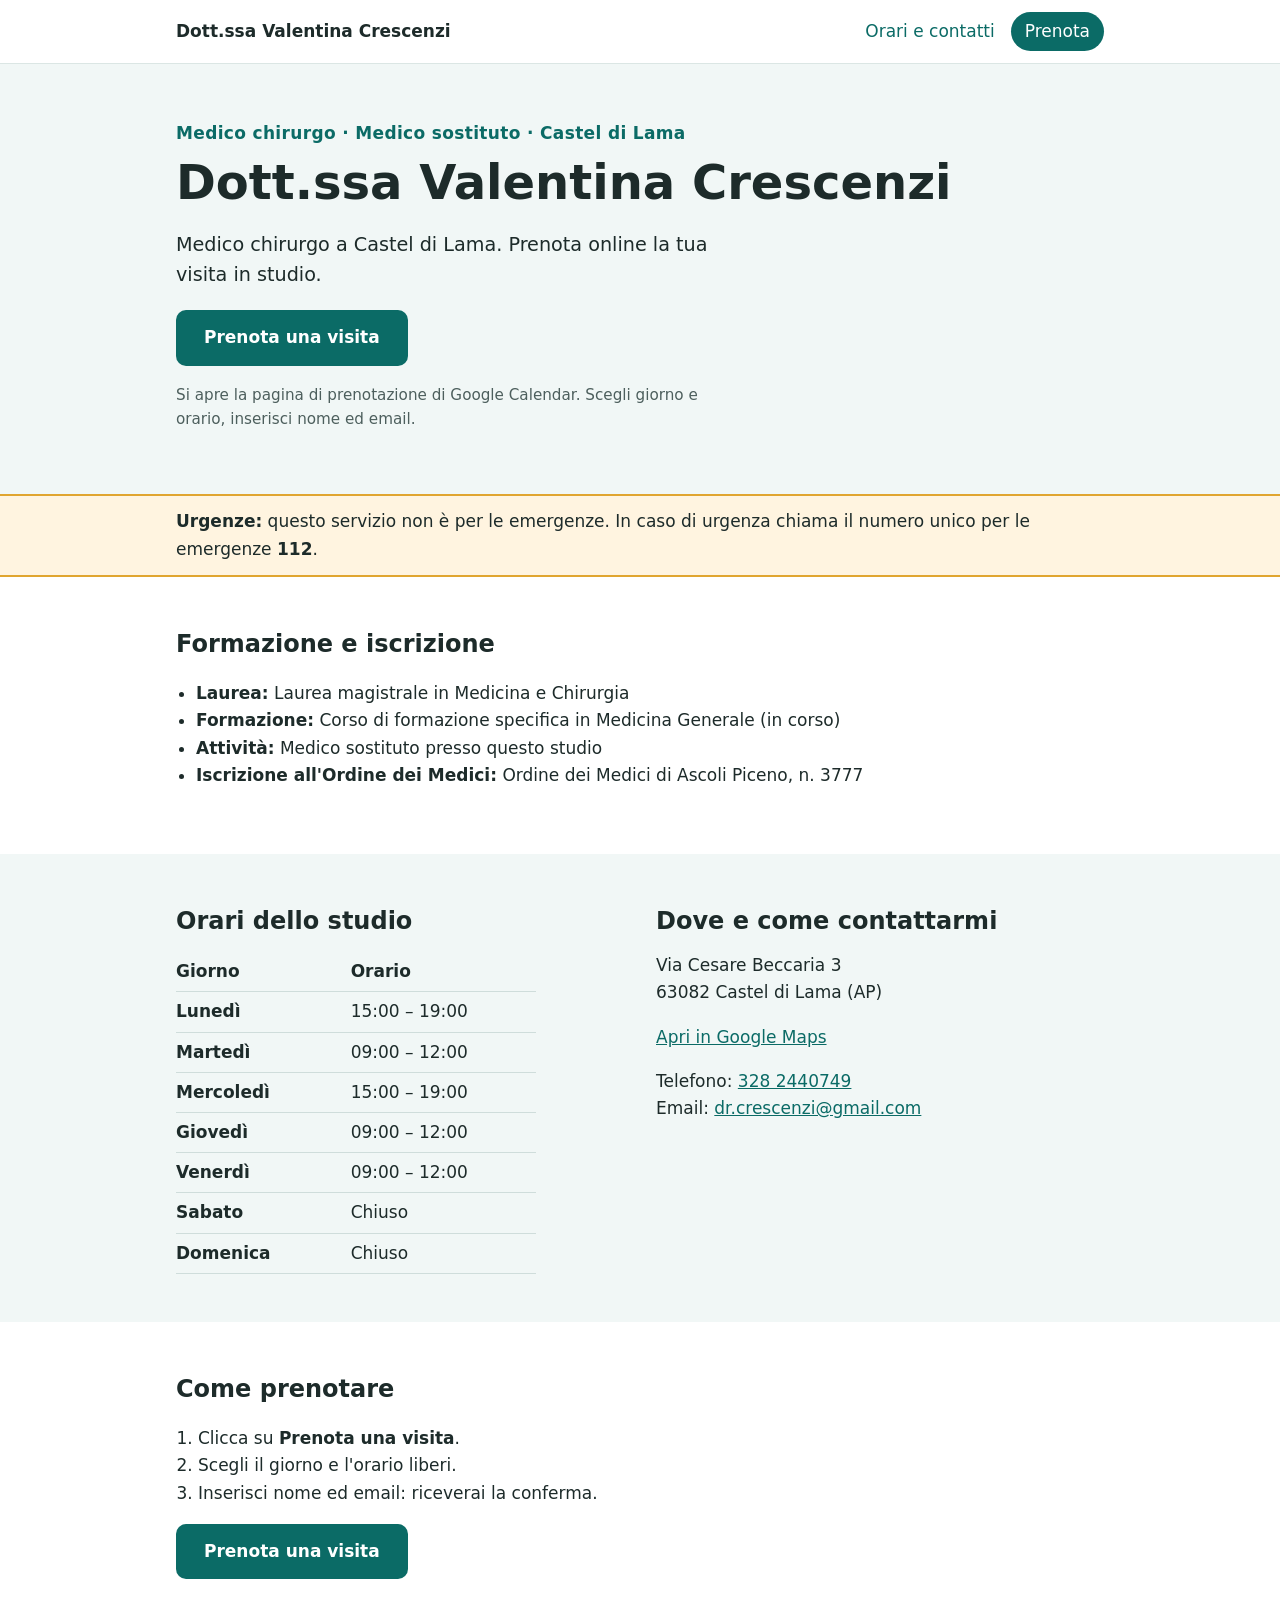
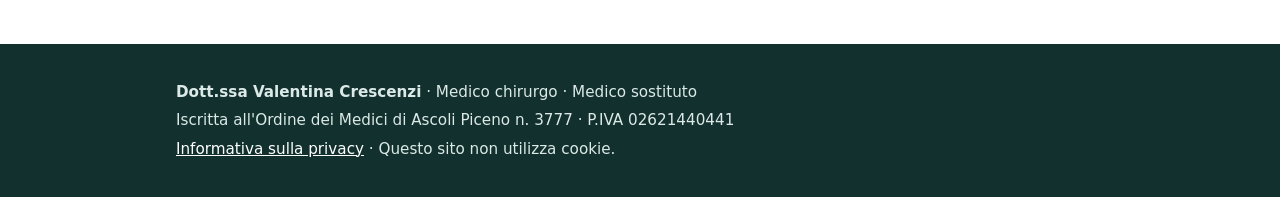
==== commit 7ec1191a: "Aggiungi 404, tema scuro e barra mobile Co-Authored-By: Claude Sonnet 5.5 <noreply@anthropic.com>" ====
--- a/index.html
+++ b/index.html
@@ -3,9 +3,11 @@
 <head>
   <meta charset="utf-8">
   <meta name="viewport" content="width=device-width, initial-scale=1">
-  <meta name="theme-color" content="#ffffff">
-  <title>Dott.ssa Valentina Crescenzi – Medico Chirurgo a Castel di Lama</title>
-  <meta name="description" content="Dott.ssa Valentina Crescenzi, medico chirurgo e medico sostituto a Castel di Lama (AP). Orari, contatti e prenotazione online delle visite.">
+  <meta name="color-scheme" content="light dark">
+  <meta name="theme-color" content="#ffffff" media="(prefers-color-scheme: light)">
+  <meta name="theme-color" content="#0f1918" media="(prefers-color-scheme: dark)">
+  <title>Valentina Crescenzi – Medico chirurgo a Castel di Lama (AP)</title>
+  <meta name="description" content="Dott.ssa Valentina Crescenzi, medico chirurgo a Castel di Lama (AP). Orari dello studio, contatti e prenotazione online.">
   <link rel="canonical" href="https://drcrescenzi.it/">
   <link rel="icon" href="/favicon.ico" sizes="48x48">
   <link rel="icon" href="/favicon.svg" type="image/svg+xml" sizes="any">
@@ -15,7 +17,7 @@
 
   <meta property="og:type" content="website">
   <meta property="og:locale" content="it_IT">
-  <meta property="og:title" content="Dott.ssa Valentina Crescenzi – Medico Chirurgo">
+  <meta property="og:title" content="Dott.ssa Valentina Crescenzi – Medico chirurgo">
   <meta property="og:description" content="Medico chirurgo e medico sostituto a Castel di Lama (AP). Prenota una visita online.">
   <meta property="og:url" content="https://drcrescenzi.it/">
   <meta property="og:site_name" content="Dott.ssa Valentina Crescenzi">
@@ -89,7 +91,7 @@
   <main id="contenuto">
     <section class="hero">
       <div class="wrap">
-        <p class="eyebrow">Medico Chirurgo · Medico sostituto · <span data-studio="citta">Castel di Lama</span></p>
+        <p class="eyebrow">Medico chirurgo · Medico sostituto · <span data-studio="citta">Castel di Lama</span></p>
         <h1>Dott.ssa Valentina Crescenzi</h1>
         <p class="lead">Medico chirurgo a <span data-studio="citta">Castel di Lama</span>. Prenota online la tua visita in studio.</p>
         <p>
@@ -162,7 +164,7 @@
 
   <footer class="site-footer">
     <div class="wrap">
-      <p><strong>Dott.ssa Valentina Crescenzi</strong> · Medico Chirurgo · Medico sostituto</p>
+      <p><strong>Dott.ssa Valentina Crescenzi</strong> · Medico chirurgo · Medico sostituto</p>
       <p>Iscritta all'Ordine dei Medici di Ascoli Piceno n. 3777 · P.IVA 02621440441</p>
       <p><a href="privacy.html">Informativa sulla privacy</a> · Questo sito non utilizza cookie.</p>
     </div>
--- a/style.css
+++ b/style.css
@@ -1,14 +1,49 @@
 :root {
+  color-scheme: light dark;
+
   --bg: #ffffff;
   --bg-alt: #f1f7f6;
   --text: #1d2b2a;
   --muted: #4d5f5d;
   --primary: #0b6b66;
-  --primary-dark: #08524e;
+  --primary-hover: #08524e;
+  --btn-bg: #0b6b66;
+  --btn-bg-hover: #08524e;
+  --btn-text: #ffffff;
+  --focus: #08524e;
+  --focus-footer: #ffd54a;
   --warn-bg: #fff4e0;
   --warn-border: #e0a530;
-  --focus: #08524e;
+  --line: #dbe6e4;
+  --line-strong: #cfdddb;
+  --footer-bg: #12302e;
+  --footer-text: #dbe9e7;
+  --footer-link: #ffffff;
   --radius: 10px;
+}
+
+/* Tema scuro: contrasti calcolati (testi >= 9:1, link >= 10:1, focus >= 11:1). */
+@media (prefers-color-scheme: dark) {
+  :root {
+    --bg: #0f1918;
+    --bg-alt: #15231f;
+    --text: #e4f0ee;
+    --muted: #a8bdba;
+    --primary: #66d3cb;
+    --primary-hover: #9ae6df;
+    --btn-bg: #66d3cb;
+    --btn-bg-hover: #9ae6df;
+    --btn-text: #062320;
+    --focus: #ffd54a;
+    --focus-footer: #ffd54a;
+    --warn-bg: #2b2110;
+    --warn-border: #c48a1c;
+    --line: #26403c;
+    --line-strong: #2d4a45;
+    --footer-bg: #0a1211;
+    --footer-text: #c9dcd9;
+    --footer-link: #ffffff;
+  }
 }
 
 * { box-sizing: border-box; }
@@ -25,6 +60,10 @@
   line-height: 1.6;
   color: var(--text);
   background: var(--bg);
+  display: flex;
+  flex-direction: column;
+  min-height: 100vh;
+  min-height: 100dvh;
 }
 
 .wrap {
@@ -34,20 +73,20 @@
 }
 
 a { color: var(--primary); }
-a:hover { color: var(--primary-dark); }
+a:hover { color: var(--primary-hover); }
 
 .skip {
   position: absolute;
   left: -999px;
   top: 0;
-  background: var(--primary);
-  color: #fff;
+  background: var(--btn-bg);
+  color: var(--btn-text);
   padding: 8px 12px;
 }
 .skip:focus { left: 8px; top: 8px; z-index: 10; }
 
 .site-header {
-  border-bottom: 1px solid #dbe6e4;
+  border-bottom: 1px solid var(--line);
   background: var(--bg);
   position: sticky;
   top: 0;
@@ -69,11 +108,12 @@
 .site-header nav { display: flex; gap: 16px; align-items: center; }
 .site-header nav a { text-decoration: none; }
 .nav-cta {
-  background: var(--primary);
-  color: #fff !important;
+  background: var(--btn-bg);
+  color: var(--btn-text) !important;
   padding: 6px 14px;
   border-radius: 999px;
 }
+.nav-cta:hover { background: var(--btn-bg-hover); }
 
 .hero {
   background: var(--bg-alt);
@@ -96,19 +136,20 @@
 
 .btn {
   display: inline-block;
-  background: var(--primary);
-  color: #fff;
+  background: var(--btn-bg);
+  color: var(--btn-text);
   text-decoration: none;
   font-weight: 700;
   padding: 14px 28px;
   border-radius: var(--radius);
-}
-.btn:hover { background: var(--primary-dark); color: #fff; }
+  touch-action: manipulation;
+}
+.btn:hover { background: var(--btn-bg-hover); color: var(--btn-text); }
 .btn:focus-visible, a:focus-visible {
   outline: 3px solid var(--focus);
   outline-offset: 2px;
 }
-.site-footer a:focus-visible { outline-color: #ffd54a; }
+.site-footer a:focus-visible { outline-color: var(--focus-footer); }
 
 .note { color: var(--muted); font-size: .95rem; max-width: 36rem; }
 
@@ -132,6 +173,14 @@
 .steps { padding-left: 22px; }
 
 .hours { border-collapse: collapse; width: 100%; max-width: 360px; }
+.hours th, .hours td {
+  font-variant-numeric: tabular-nums;
+  text-align: left;
+  padding: 6px 0;
+  border-bottom: 1px solid var(--line-strong);
+}
+.hours th { font-weight: 600; padding-right: 16px; }
+
 .sr-only {
   position: absolute;
   width: 1px;
@@ -142,25 +191,60 @@
   clip-path: inset(50%);
   white-space: nowrap;
 }
-.hours th, .hours td {
-  font-variant-numeric: tabular-nums;
-  text-align: left;
-  padding: 6px 0;
-  border-bottom: 1px solid #cfdddb;
-}
-.hours th { font-weight: 600; padding-right: 16px; }
 
 address { font-style: normal; margin-bottom: 8px; }
 
 .site-footer {
-  background: #12302e;
-  color: #dbe9e7;
+  background: var(--footer-bg);
+  color: var(--footer-text);
   padding: 32px 0;
   font-size: .95rem;
-}
-.site-footer a { color: #fff; }
+  margin-top: auto;
+}
+.site-footer a { color: var(--footer-link); }
 .site-footer p { margin: 4px 0; }
 
-.prose { max-width: 40rem; padding: 40px 16px; margin: 0 auto; }
+.prose { width: 100%; max-width: 40rem; padding: 40px 16px; margin: 0 auto; }
 .prose h1 { font-size: 2rem; }
 .prose h2 { margin-top: 28px; font-size: 1.25rem; }
+
+/* Barra «Prenota / Chiama»: la crea site.js, solo su schermi stretti. */
+.barra-mobile { display: none; }
+@media (max-width: 719px) {
+  .barra-mobile {
+    display: flex;
+    gap: 12px;
+    position: fixed;
+    left: 0;
+    right: 0;
+    bottom: 0;
+    z-index: 6;
+    padding: 10px 16px calc(10px + env(safe-area-inset-bottom));
+    background: var(--bg);
+    border-top: 1px solid var(--line);
+  }
+  .barra-mobile a {
+    flex: 1;
+    display: flex;
+    align-items: center;
+    justify-content: center;
+    min-height: 48px;
+    border-radius: var(--radius);
+    font-weight: 700;
+    text-decoration: none;
+    touch-action: manipulation;
+  }
+  .barra-mobile .azione-prenota { background: var(--btn-bg); color: var(--btn-text); }
+  .barra-mobile .azione-prenota:hover { background: var(--btn-bg-hover); color: var(--btn-text); }
+  .barra-mobile .azione-chiama { border: 2px solid var(--primary); color: var(--primary); }
+  /* Spazio per non coprire il fondo pagina e i link col focus da tastiera. */
+  .con-barra { scroll-padding-bottom: 6rem; }
+  .con-barra .site-footer { padding-bottom: calc(32px + 4.5rem + env(safe-area-inset-bottom)); }
+}
+@media (max-width: 719px) and (prefers-reduced-motion: no-preference) {
+  .barra-mobile { animation: barra-entra .25s ease-out; }
+}
+@keyframes barra-entra {
+  from { transform: translateY(100%); opacity: 0; }
+  to { transform: none; opacity: 1; }
+}
